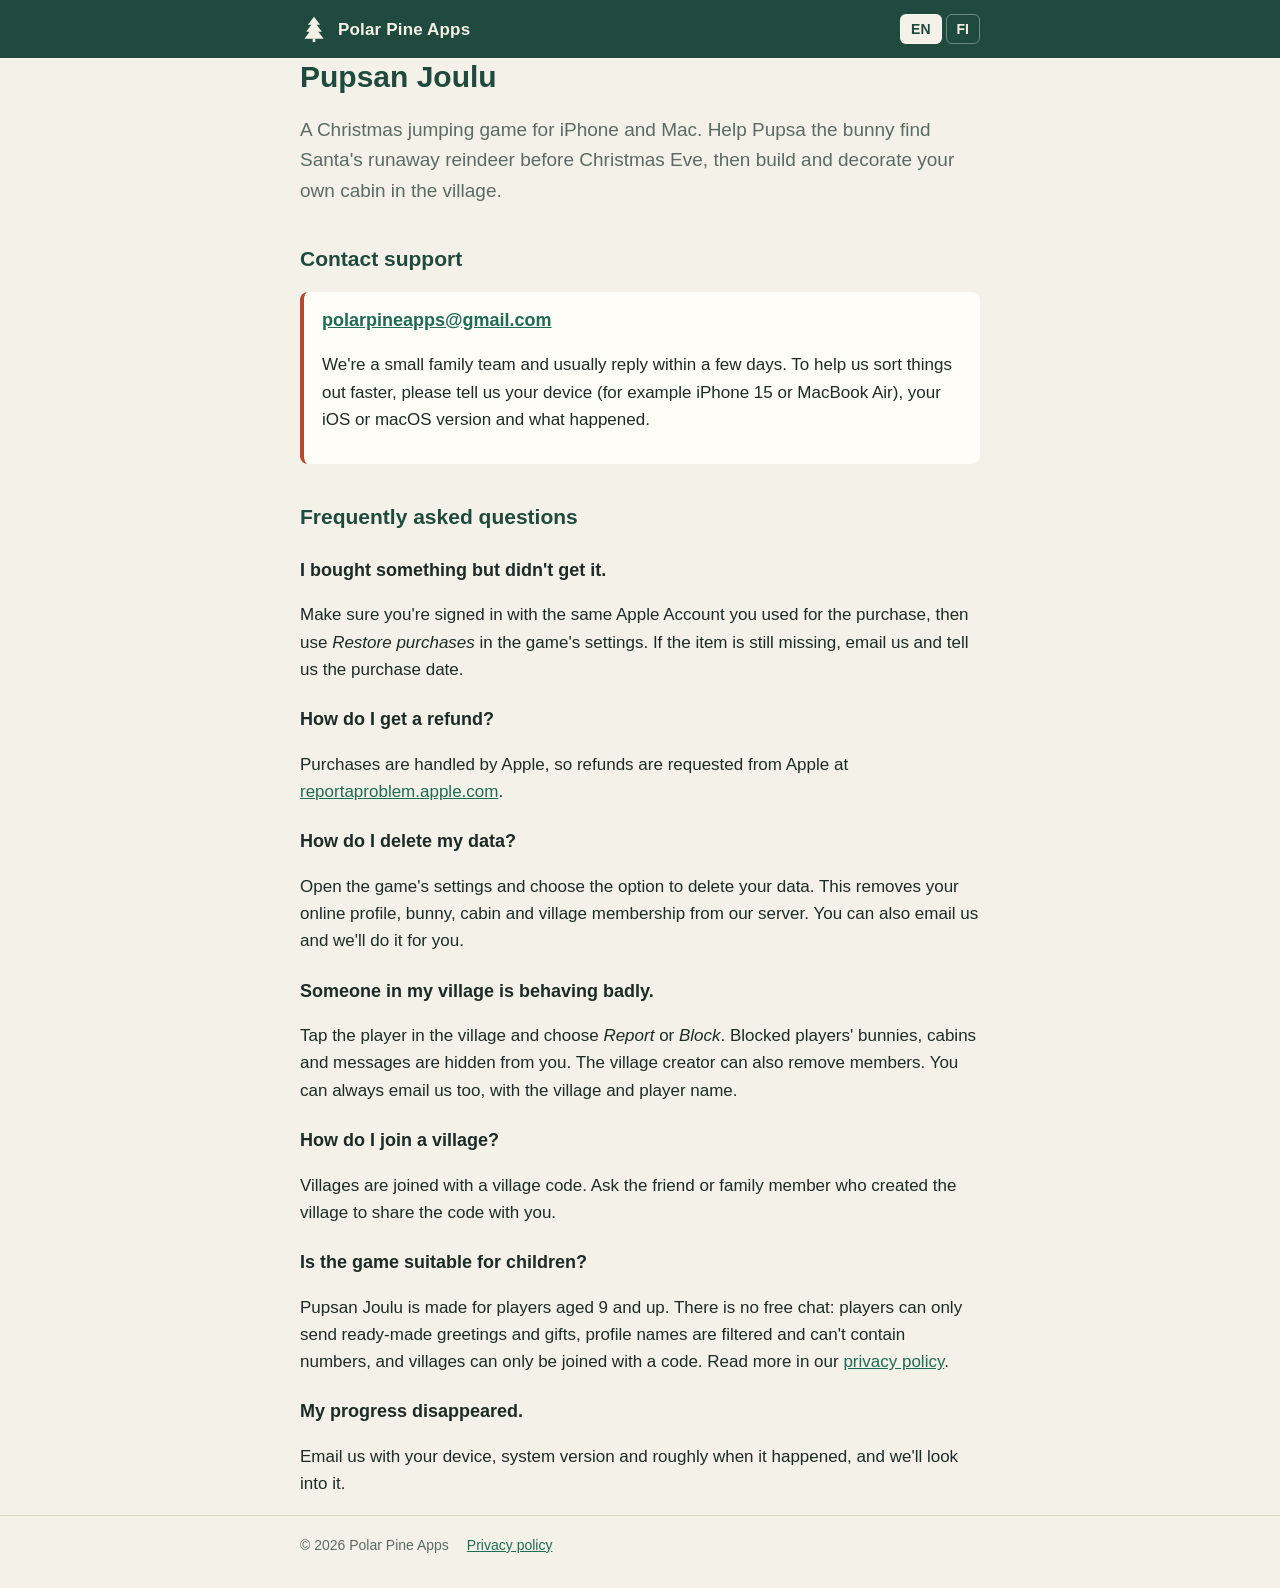
==== pupsan-joulu/index.html @ 0e573069 "Add files via upload" ====
<!doctype html>
<html lang="en" data-lang="en">
<head>
<meta charset="utf-8">
<meta name="viewport" content="width=device-width, initial-scale=1">
<title>Pupsan Joulu Support</title>
<meta name="description" content="Support for Pupsan Joulu, a Christmas jumping game for iPhone and Mac.">
<link rel="stylesheet" href="../style.css">
<script>
(function () {
  var d = document.documentElement;
  var p = new URLSearchParams(location.search).get('lang');
  var l = (p === 'fi' || p === 'en') ? p : ((navigator.language || '').toLowerCase().indexOf('fi') === 0 ? 'fi' : 'en');
  function set(v) { d.setAttribute('data-lang', v); d.lang = v; }
  set(l);
  document.addEventListener('click', function (e) {
    var b = e.target.closest('[data-set-lang]');
    if (b) { set(b.getAttribute('data-set-lang')); return; }
    var a = e.target.closest('a[data-keep-lang]');
    if (a) { e.preventDefault(); location.href = a.getAttribute('href') + '?lang=' + d.getAttribute('data-lang'); }
  });
})();
</script>
</head>
<body>
<header class="site">
  <div class="wrap bar">
    <a class="brand" href="../" data-keep-lang>
      <svg viewBox="0 0 32 32" aria-hidden="true"><path fill="currentColor" d="M16 2l7 9h-4l6 8h-4l6 8H5l6-8H7l6-8H9z"/><rect x="14.5" y="27" width="3" height="4" fill="currentColor"/></svg>
      Polar Pine Apps
    </a>
    <div class="langs"><button data-set-lang="en">EN</button><button data-set-lang="fi">FI</button></div>
  </div>
</header>

<main class="wrap">
  <h1>Pupsan Joulu</h1>

  <!-- ENGLISH -->
  <div class="en">
    <p class="lead">A Christmas jumping game for iPhone and Mac. Help Pupsa the bunny find Santa's runaway reindeer before Christmas Eve, then build and decorate your own cabin in the village.</p>

    <h2>Contact support</h2>
    <div class="contact">
      <strong><a href="mailto:polarpineapps@gmail.com?subject=Pupsan%20Joulu%20support">polarpineapps@gmail.com</a></strong>
      <p>We're a small family team and usually reply within a few days. To help us sort things out faster, please tell us your device (for example iPhone 15 or MacBook Air), your iOS or macOS version and what happened.</p>
    </div>

    <h2>Frequently asked questions</h2>

    <h3>I bought something but didn't get it.</h3>
    <p>Make sure you're signed in with the same Apple Account you used for the purchase, then use <em>Restore purchases</em> in the game's settings. If the item is still missing, email us and tell us the purchase date.</p>

    <h3>How do I get a refund?</h3>
    <p>Purchases are handled by Apple, so refunds are requested from Apple at <a href="https://reportaproblem.apple.com">reportaproblem.apple.com</a>.</p>

    <h3>How do I delete my data?</h3>
    <p>Open the game's settings and choose the option to delete your data. This removes your online profile, bunny, cabin and village membership from our server. You can also email us and we'll do it for you.</p>

    <h3>Someone in my village is behaving badly.</h3>
    <p>Tap the player in the village and choose <em>Report</em> or <em>Block</em>. Blocked players' bunnies, cabins and messages are hidden from you. The village creator can also remove members. You can always email us too, with the village and player name.</p>

    <h3>How do I join a village?</h3>
    <p>Villages are joined with a village code. Ask the friend or family member who created the village to share the code with you.</p>

    <h3>Is the game suitable for children?</h3>
    <p>Pupsan Joulu is made for players aged 9 and up. There is no free chat: players can only send ready-made greetings and gifts, profile names are filtered and can't contain numbers, and villages can only be joined with a code. Read more in our <a href="privacy.html" data-keep-lang>privacy policy</a>.</p>

    <h3>My progress disappeared.</h3>
    <p>Email us with your device, system version and roughly when it happened, and we'll look into it.</p>
  </div>

  <!-- SUOMI -->
  <div class="fi">
    <p class="lead">Joulun hyppelypeli iPhonelle ja Macille. Auta Pupsa-pupua löytämään joulupukin karanneet porot ennen jouluaattoa ja rakenna oma mökki joulukylään.</p>

    <h2>Ota yhteyttä</h2>
    <div class="contact">
      <strong><a href="mailto:polarpineapps@gmail.com?subject=Pupsan%20Joulu%20tuki">polarpineapps@gmail.com</a></strong>
      <p>Olemme pieni perhetiimi ja vastaamme yleensä muutaman päivän sisällä. Kerro viestissä laitteesi (esim. iPhone 15 tai MacBook Air), iOS- tai macOS-versio ja mitä tapahtui, niin pääsemme asiaan nopeammin kiinni.</p>
    </div>

    <h2>Usein kysyttyä</h2>

    <h3>Ostin jotain, mutta en saanut sitä.</h3>
    <p>Varmista, että olet kirjautunut samalla Apple-tilillä, jolla teit oston, ja valitse pelin asetuksista <em>Palauta ostot</em>. Jos tuote puuttuu edelleen, lähetä meille sähköpostia ja kerro oston päivämäärä.</p>

    <h3>Miten saan rahat takaisin?</h3>
    <p>Ostot käsittelee Apple, joten hyvitystä pyydetään Applelta osoitteessa <a href="https://reportaproblem.apple.com">reportaproblem.apple.com</a>.</p>

    <h3>Miten poistan tietoni?</h3>
    <p>Avaa pelin asetukset ja valitse tietojen poisto. Se poistaa palvelimeltamme verkkoprofiilisi, pupusi, mökkisi ja kyläjäsenyytesi. Voit myös lähettää meille sähköpostia, niin poistamme tiedot puolestasi.</p>

    <h3>Joku kylässä käyttäytyy asiattomasti.</h3>
    <p>Napauta pelaajaa kylässä ja valitse <em>Ilmianna</em> tai <em>Estä</em>. Estetyn pelaajan pupu, mökki ja viestit piilotetaan sinulta. Kylän perustaja voi myös poistaa jäseniä. Voit aina myös lähettää meille sähköpostia ja kertoa kylän ja pelaajan nimen.</p>

    <h3>Miten liityn kylään?</h3>
    <p>Kyliin liitytään kyläkoodilla. Pyydä kylän perustanutta kaveria tai perheenjäsentä jakamaan koodi sinulle.</p>

    <h3>Sopiiko peli lapsille?</h3>
    <p>Pupsan Joulu on tehty 9-vuotiaille ja sitä vanhemmille. Pelissä ei ole vapaata chattia: pelaajat voivat lähettää vain valmiita tervehdyksiä ja lahjoja, profiilinimet suodatetaan eikä niissä voi olla numeroita, ja kyliin pääsee vain koodilla. Lue lisää <a href="privacy.html" data-keep-lang>tietosuojaselosteesta</a>.</p>

    <h3>Edistymiseni katosi.</h3>
    <p>Lähetä meille sähköpostia ja kerro laitteesi, järjestelmäversio ja suunnilleen milloin tämä tapahtui, niin selvitämme asian.</p>
  </div>
</main>

<footer>
  <div class="wrap">
    <span>© 2026 Polar Pine Apps</span>
    <a href="privacy.html" data-keep-lang><span class="en">Privacy policy</span><span class="fi">Tietosuojaseloste</span></a>
  </div>
</footer>
</body>
</html>
---- style.css ----
:root {
  --bg: #f4f1e8;
  --card: #fffdf7;
  --ink: #1d2b26;
  --muted: #5b6b64;
  --pine: #1f4a3d;
  --link: #1f6b54;
  --accent: #b5482f;
  --line: #ddd6c4;
  --header: #1f4a3d;
  --header-ink: #f4f1e8;
}
@media (prefers-color-scheme: dark) {
  :root {
    --bg: #121a17;
    --card: #1a2420;
    --ink: #e8ece8;
    --muted: #a3b2ab;
    --pine: #8fc7b0;
    --link: #8fc7b0;
    --accent: #e58b72;
    --line: #2c3a34;
    --header: #16302a;
    --header-ink: #e8ece8;
  }
}

* { box-sizing: border-box; }
html[data-lang="fi"] .en { display: none; }
html:not([data-lang="fi"]) .fi { display: none; }

body {
  margin: 0;
  background: var(--bg);
  color: var(--ink);
  font: 17px/1.6 -apple-system, BlinkMacSystemFont, "Segoe UI", Roboto, Helvetica, Arial, sans-serif;
}
a { color: var(--link); }
.wrap { max-width: 720px; margin: 0 auto; padding: 0 20px; }

header.site { background: var(--header); color: var(--header-ink); }
header.site .bar { display: flex; align-items: center; justify-content: space-between; gap: 12px; padding-top: 14px; padding-bottom: 14px; }
.brand { display: flex; align-items: center; gap: 10px; color: inherit; text-decoration: none; font-weight: 700; letter-spacing: .01em; }
.brand svg { width: 28px; height: 28px; flex: none; }
.langs { display: flex; gap: 4px; }
.langs button {
  font: inherit; font-size: 14px; font-weight: 600;
  background: transparent; color: var(--header-ink);
  border: 1px solid rgba(255,255,255,.35); border-radius: 6px;
  padding: 3px 10px; cursor: pointer;
}
html[data-lang="fi"] .langs [data-set-lang="fi"],
html:not([data-lang="fi"]) .langs [data-set-lang="en"] { background: var(--header-ink); color: var(--header); }

main { padding-top: 32px; padding-bottom: 48px; }
h1 { font-size: 30px; line-height: 1.25; margin: 0 0 12px; color: var(--pine); }
h2 { font-size: 21px; margin: 36px 0 10px; color: var(--pine); }
h3 { font-size: 18px; margin: 22px 0 6px; }
.lead { font-size: 19px; color: var(--muted); }
.meta { color: var(--muted); font-size: 15px; }

.card {
  display: block; background: var(--card); border: 1px solid var(--line);
  border-radius: 12px; padding: 18px 20px; margin: 12px 0;
  color: inherit; text-decoration: none;
}
a.card:hover { border-color: var(--pine); }
.card h3 { margin-top: 0; color: var(--pine); }
.card p { margin: 6px 0 0; }
.tags { margin-top: 10px; font-size: 15px; color: var(--link); font-weight: 600; }

.contact { background: var(--card); border-left: 4px solid var(--accent); border-radius: 8px; padding: 14px 18px; margin: 16px 0; }
.contact strong { font-size: 18px; }

ul { padding-left: 22px; }
li { margin: 4px 0; }

footer { border-top: 1px solid var(--line); color: var(--muted); font-size: 14px; padding: 18px 0 32px; }
footer .wrap { display: flex; flex-wrap: wrap; gap: 6px 18px; }

@media (max-width: 480px) {
  h1 { font-size: 25px; }
  body { font-size: 16px; }
}
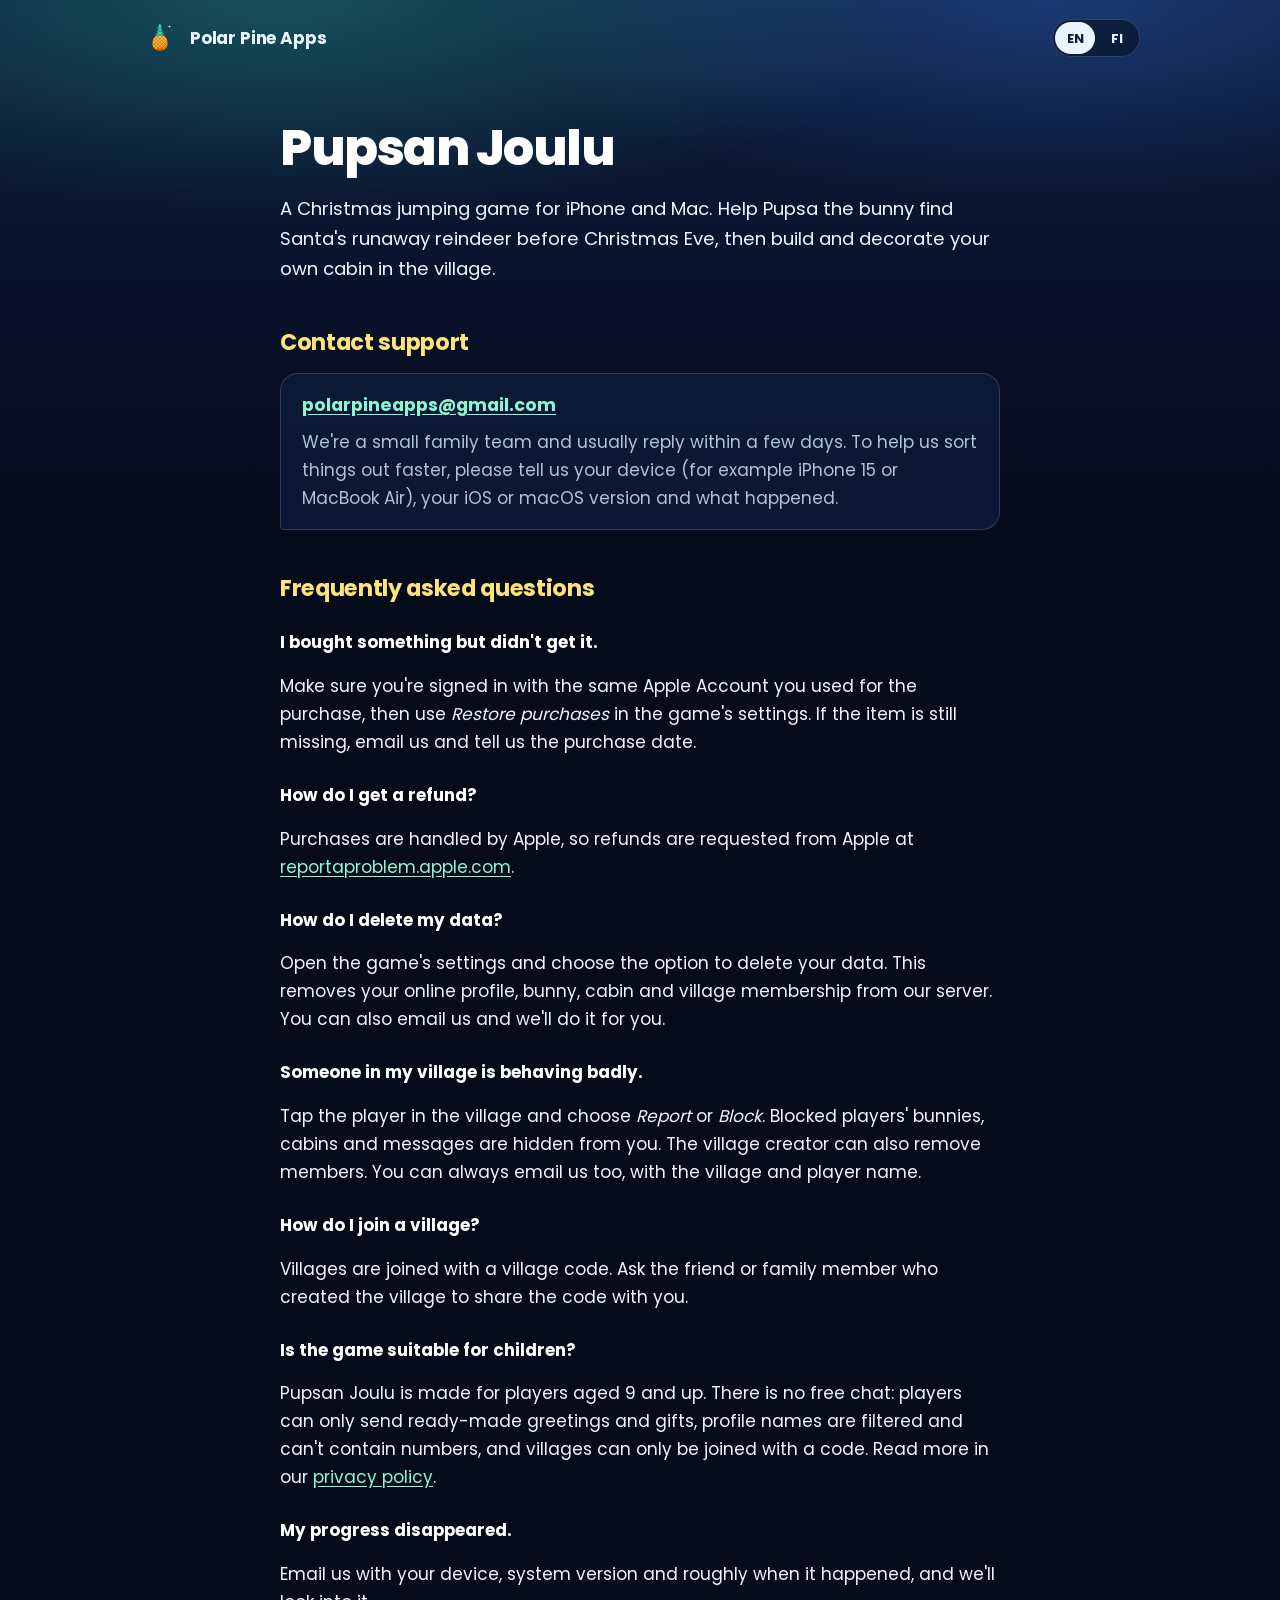
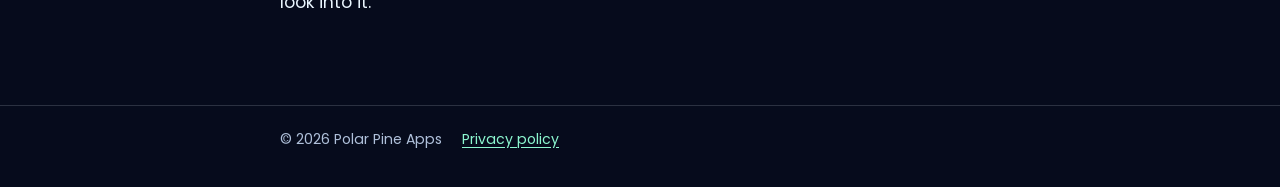
==== commit eb8f5b5d: "Add files via upload" ====
--- a/pupsan-joulu/index.html
+++ b/pupsan-joulu/index.html
@@ -5,6 +5,9 @@
 <meta name="viewport" content="width=device-width, initial-scale=1">
 <title>Pupsan Joulu Support</title>
 <meta name="description" content="Support for Pupsan Joulu, a Christmas jumping game for iPhone and Mac.">
+<link rel="icon" href="../assets/polarpineapps-merkki.svg" type="image/svg+xml">
+<link rel="icon" href="../assets/favicon-64.png" sizes="64x64" type="image/png">
+<link rel="apple-touch-icon" href="../assets/apple-touch-icon.png">
 <link rel="stylesheet" href="../style.css">
 <script>
 (function () {
@@ -26,7 +29,7 @@
 <header class="site">
   <div class="wrap bar">
     <a class="brand" href="../" data-keep-lang>
-      <svg viewBox="0 0 32 32" aria-hidden="true"><path fill="currentColor" d="M16 2l7 9h-4l6 8h-4l6 8H5l6-8H7l6-8H9z"/><rect x="14.5" y="27" width="3" height="4" fill="currentColor"/></svg>
+      <img src="../assets/polarpineapps-merkki.svg" alt="" width="40" height="40">
       Polar Pine Apps
     </a>
     <div class="langs"><button data-set-lang="en">EN</button><button data-set-lang="fi">FI</button></div>
--- a/style.css
+++ b/style.css
@@ -1,84 +1,85 @@
+/* Polar Pine Apps: yhteinen pohja kaikille sivuille */
+@font-face { font-family: "Poppins"; font-weight: 400; font-display: swap; src: url("assets/fonts/poppins-latin-400-normal.woff2") format("woff2"); }
+@font-face { font-family: "Poppins"; font-weight: 500; font-display: swap; src: url("assets/fonts/poppins-latin-500-normal.woff2") format("woff2"); }
+@font-face { font-family: "Poppins"; font-weight: 700; font-display: swap; src: url("assets/fonts/poppins-latin-700-normal.woff2") format("woff2"); }
+@font-face { font-family: "Poppins"; font-weight: 800; font-display: swap; src: url("assets/fonts/poppins-latin-800-normal.woff2") format("woff2"); }
+@font-face { font-family: "Grandstander"; font-weight: 800; font-display: swap; src: url("assets/fonts/grandstander-latin-800-normal.woff2") format("woff2"); }
+@font-face { font-family: "Grandstander"; font-weight: 900; font-display: swap; src: url("assets/fonts/grandstander-latin-900-normal.woff2") format("woff2"); }
+
 :root {
-  --bg: #f4f1e8;
-  --card: #fffdf7;
-  --ink: #1d2b26;
-  --muted: #5b6b64;
-  --pine: #1f4a3d;
-  --link: #1f6b54;
-  --accent: #b5482f;
-  --line: #ddd6c4;
-  --header: #1f4a3d;
-  --header-ink: #f4f1e8;
-}
-@media (prefers-color-scheme: dark) {
-  :root {
-    --bg: #121a17;
-    --card: #1a2420;
-    --ink: #e8ece8;
-    --muted: #a3b2ab;
-    --pine: #8fc7b0;
-    --link: #8fc7b0;
-    --accent: #e58b72;
-    --line: #2c3a34;
-    --header: #16302a;
-    --header-ink: #e8ece8;
-  }
+  color-scheme: dark;
+  /* logon napayö, kulta ja revontuli */
+  --yo: #0D1B3D;
+  --syvayo: #060B1C;
+  --metsa: #071026;
+  --kulta: #FFB52E;
+  --kulta-vaalea: #FFE27A;
+  --kulta-tumma: #C97A0A;
+  --revontuli: #2CC9A4;
+  --revontuli-vaalea: #8CF7D0;
+  --jaa: #EAF6FF;
+  --jaa-himmea: #AFC0DA;
+  /* pelin paletti */
+  --lumi: #F4EFE6;
+  --muste: #2A1E2C;
+  --karpalo: #C8323C;
+  --viiva: rgba(234, 246, 255, .16);
 }
 
 * { box-sizing: border-box; }
-html[data-lang="fi"] .en { display: none; }
-html:not([data-lang="fi"]) .fi { display: none; }
+html { -webkit-text-size-adjust: 100%; scroll-behavior: smooth; scroll-padding-top: 88px; }
+html[data-lang="fi"] .en { display: none !important; }
+html:not([data-lang="fi"]) .fi { display: none !important; }
 
 body {
   margin: 0;
-  background: var(--bg);
-  color: var(--ink);
-  font: 17px/1.6 -apple-system, BlinkMacSystemFont, "Segoe UI", Roboto, Helvetica, Arial, sans-serif;
+  background: var(--syvayo);
+  color: var(--jaa);
+  font: 400 17px/1.65 "Poppins", system-ui, -apple-system, "Segoe UI", sans-serif;
+  overflow-wrap: break-word;
 }
-a { color: var(--link); }
-.wrap { max-width: 720px; margin: 0 auto; padding: 0 20px; }
+img, video, svg, canvas { display: block; max-width: 100%; }
+a { color: var(--revontuli-vaalea); text-underline-offset: .18em; }
+a:hover { color: #fff; }
+:focus-visible { outline: 3px solid var(--kulta-vaalea); outline-offset: 3px; border-radius: 4px; }
 
-header.site { background: var(--header); color: var(--header-ink); }
-header.site .bar { display: flex; align-items: center; justify-content: space-between; gap: 12px; padding-top: 14px; padding-bottom: 14px; }
-.brand { display: flex; align-items: center; gap: 10px; color: inherit; text-decoration: none; font-weight: 700; letter-spacing: .01em; }
+.brand { display: inline-flex; align-items: center; gap: 10px; color: inherit; text-decoration: none; font-weight: 700; letter-spacing: -.01em; white-space: nowrap; }
+.brand img { width: 40px; height: 40px; }
 .brand svg { width: 28px; height: 28px; flex: none; }
-.langs { display: flex; gap: 4px; }
-.langs button {
-  font: inherit; font-size: 14px; font-weight: 600;
-  background: transparent; color: var(--header-ink);
-  border: 1px solid rgba(255,255,255,.35); border-radius: 6px;
-  padding: 3px 10px; cursor: pointer;
+
+.langs { display: inline-flex; padding: 3px; gap: 2px; border-radius: 999px; background: rgba(6, 11, 28, .55); box-shadow: inset 0 0 0 1px var(--viiva); }
+.langs button { font: 700 13px/1 "Poppins", sans-serif; color: var(--jaa); background: none; border: 0; border-radius: 999px; min-width: 40px; min-height: 32px; cursor: pointer; }
+html[data-lang="fi"] .langs [data-set-lang="fi"],
+html:not([data-lang="fi"]) .langs [data-set-lang="en"] { background: var(--jaa); color: var(--yo); }
+
+/* ---------- Tuki-, tietosuoja- ja sääntösivut ---------- */
+body:not(.etusivu) {
+  background:
+    radial-gradient(70% 300px at 22% 0, rgba(44, 201, 164, .30), transparent 72%),
+    radial-gradient(60% 280px at 82% 0, rgba(58, 139, 255, .28), transparent 72%),
+    linear-gradient(var(--yo), var(--syvayo) 520px) no-repeat,
+    var(--syvayo);
 }
-html[data-lang="fi"] .langs [data-set-lang="fi"],
-html:not([data-lang="fi"]) .langs [data-set-lang="en"] { background: var(--header-ink); color: var(--header); }
+.wrap { width: min(100%, 760px); margin: 0 auto; padding: 0 20px; }
+header.site .bar { display: flex; align-items: center; justify-content: space-between; gap: 12px; padding-top: 18px; padding-bottom: 18px; }
+header.site .wrap { width: min(100%, 1040px); }
 
-main { padding-top: 32px; padding-bottom: 48px; }
-h1 { font-size: 30px; line-height: 1.25; margin: 0 0 12px; color: var(--pine); }
-h2 { font-size: 21px; margin: 36px 0 10px; color: var(--pine); }
-h3 { font-size: 18px; margin: 22px 0 6px; }
-.lead { font-size: 19px; color: var(--muted); }
-.meta { color: var(--muted); font-size: 15px; }
+main.wrap { padding-top: 44px; padding-bottom: 72px; }
+body:not(.etusivu) h1 { font-size: clamp(2rem, 6vw, 3.1rem); line-height: 1.12; letter-spacing: -.03em; font-weight: 800; margin: 0 0 18px; color: #fff; }
+body:not(.etusivu) h2 { font-size: 1.4rem; line-height: 1.3; letter-spacing: -.015em; font-weight: 700; margin: 44px 0 10px; color: var(--kulta-vaalea); }
+body:not(.etusivu) h3 { font-size: 1.05rem; line-height: 1.4; font-weight: 700; margin: 28px 0 6px; color: #fff; }
+.lead { font-size: 1.14rem; color: var(--jaa); }
+.meta { color: var(--jaa-himmea); font-size: .92rem; }
+ul { padding-left: 22px; }
+li { margin: 5px 0; }
 
-.card {
-  display: block; background: var(--card); border: 1px solid var(--line);
-  border-radius: 12px; padding: 18px 20px; margin: 12px 0;
-  color: inherit; text-decoration: none;
+.contact { background: rgba(13, 27, 61, .75); box-shadow: inset 0 0 0 1px var(--viiva); border-radius: 18px 18px 18px 4px; padding: 18px 22px; margin: 16px 0; }
+.contact strong { font-size: 1.1rem; }
+.contact p { margin: 8px 0 0; color: var(--jaa-himmea); }
+
+footer { border-top: 1px solid var(--viiva); color: var(--jaa-himmea); font-size: .88rem; padding: 22px 0 36px; }
+footer .wrap { display: flex; flex-wrap: wrap; gap: 6px 20px; }
+
+@media (prefers-reduced-motion: reduce) {
+  html { scroll-behavior: auto; }
 }
-a.card:hover { border-color: var(--pine); }
-.card h3 { margin-top: 0; color: var(--pine); }
-.card p { margin: 6px 0 0; }
-.tags { margin-top: 10px; font-size: 15px; color: var(--link); font-weight: 600; }
-
-.contact { background: var(--card); border-left: 4px solid var(--accent); border-radius: 8px; padding: 14px 18px; margin: 16px 0; }
-.contact strong { font-size: 18px; }
-
-ul { padding-left: 22px; }
-li { margin: 4px 0; }
-
-footer { border-top: 1px solid var(--line); color: var(--muted); font-size: 14px; padding: 18px 0 32px; }
-footer .wrap { display: flex; flex-wrap: wrap; gap: 6px 18px; }
-
-@media (max-width: 480px) {
-  h1 { font-size: 25px; }
-  body { font-size: 16px; }
-}
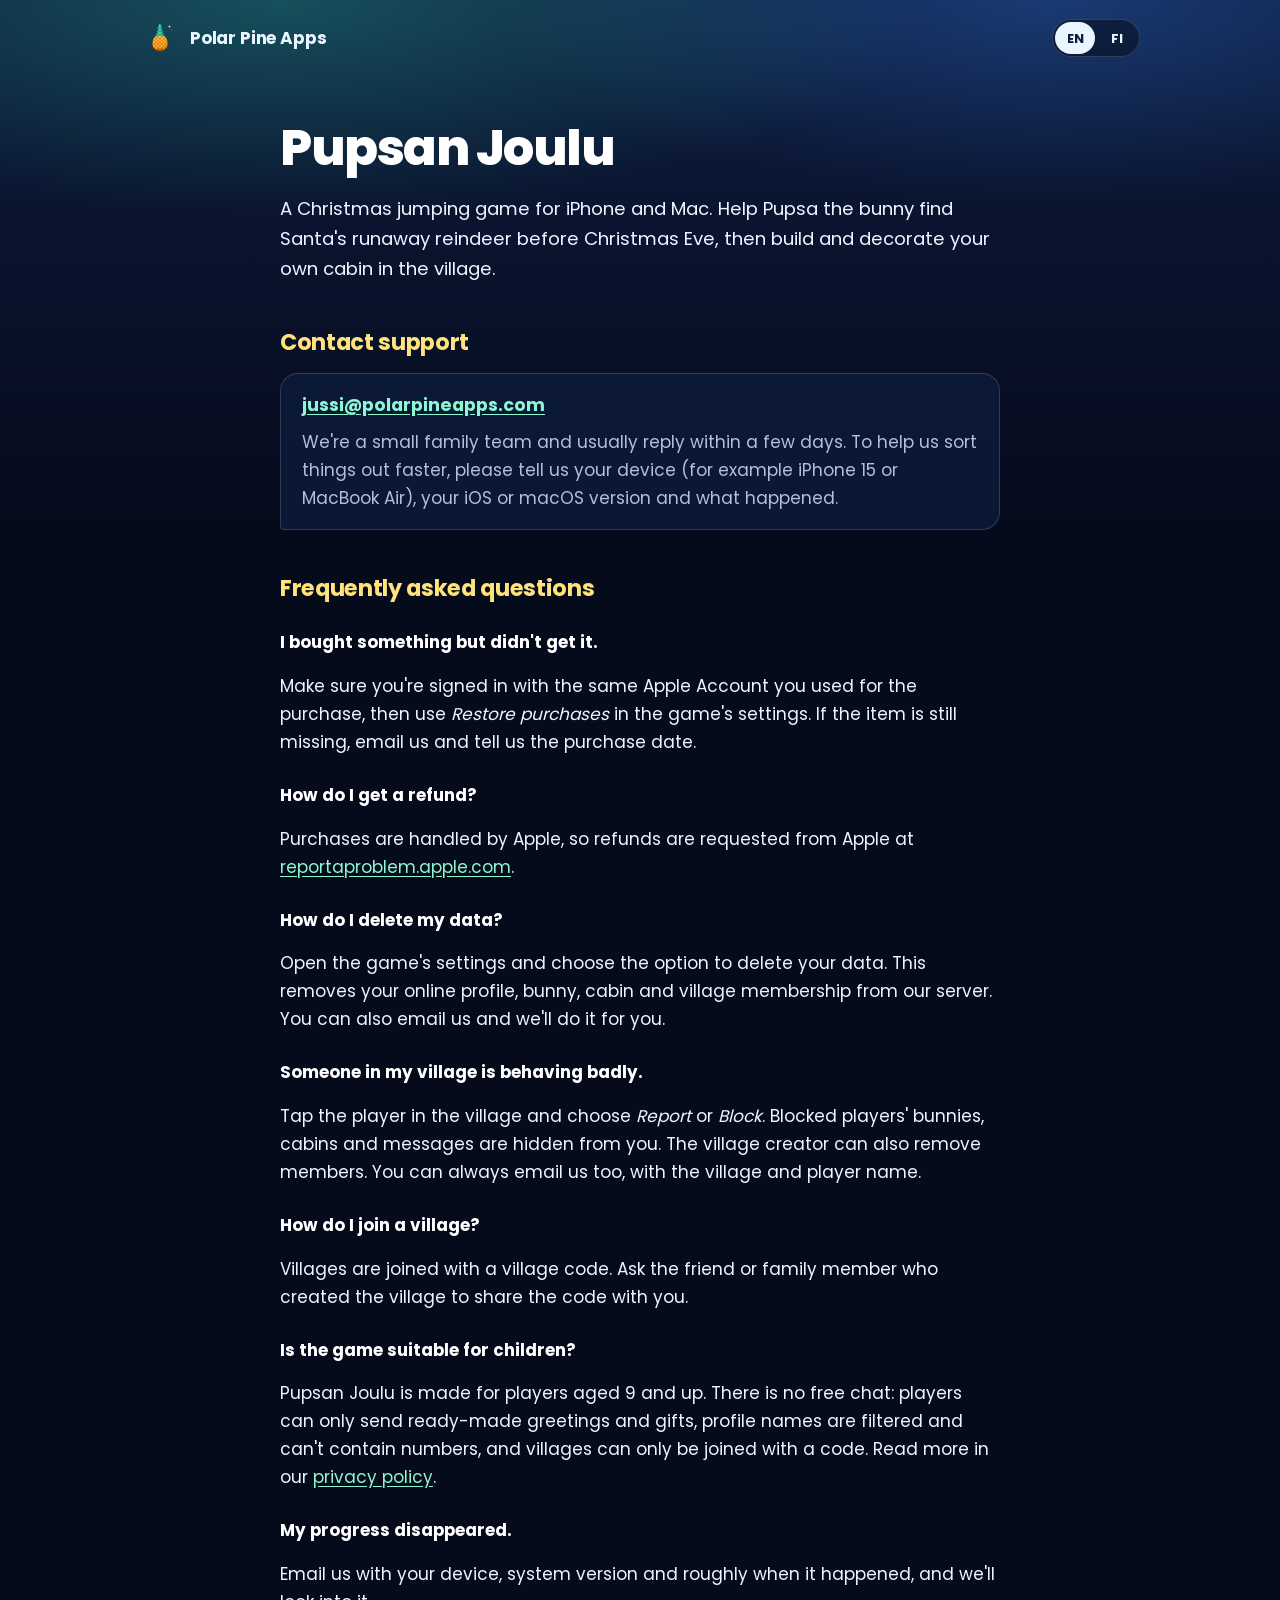
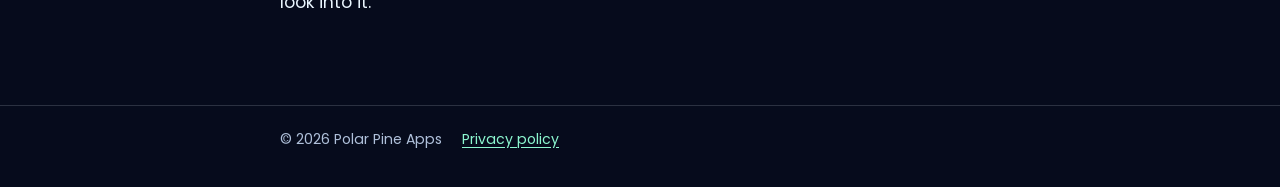
==== commit 2e1f59d8: "Tukisivu: yhteysosoite jussi@polarpineapps.com" ====
--- a/pupsan-joulu/index.html
+++ b/pupsan-joulu/index.html
@@ -45,7 +45,7 @@
 
     <h2>Contact support</h2>
     <div class="contact">
-      <strong><a href="mailto:polarpineapps@gmail.com?subject=Pupsan%20Joulu%20support">polarpineapps@gmail.com</a></strong>
+      <strong><a href="mailto:jussi@polarpineapps.com?subject=Pupsan%20Joulu%20support">jussi@polarpineapps.com</a></strong>
       <p>We're a small family team and usually reply within a few days. To help us sort things out faster, please tell us your device (for example iPhone 15 or MacBook Air), your iOS or macOS version and what happened.</p>
     </div>
 
@@ -79,7 +79,7 @@
 
     <h2>Ota yhteyttä</h2>
     <div class="contact">
-      <strong><a href="mailto:polarpineapps@gmail.com?subject=Pupsan%20Joulu%20tuki">polarpineapps@gmail.com</a></strong>
+      <strong><a href="mailto:jussi@polarpineapps.com?subject=Pupsan%20Joulu%20tuki">jussi@polarpineapps.com</a></strong>
       <p>Olemme pieni perhetiimi ja vastaamme yleensä muutaman päivän sisällä. Kerro viestissä laitteesi (esim. iPhone 15 tai MacBook Air), iOS- tai macOS-versio ja mitä tapahtui, niin pääsemme asiaan nopeammin kiinni.</p>
     </div>
 
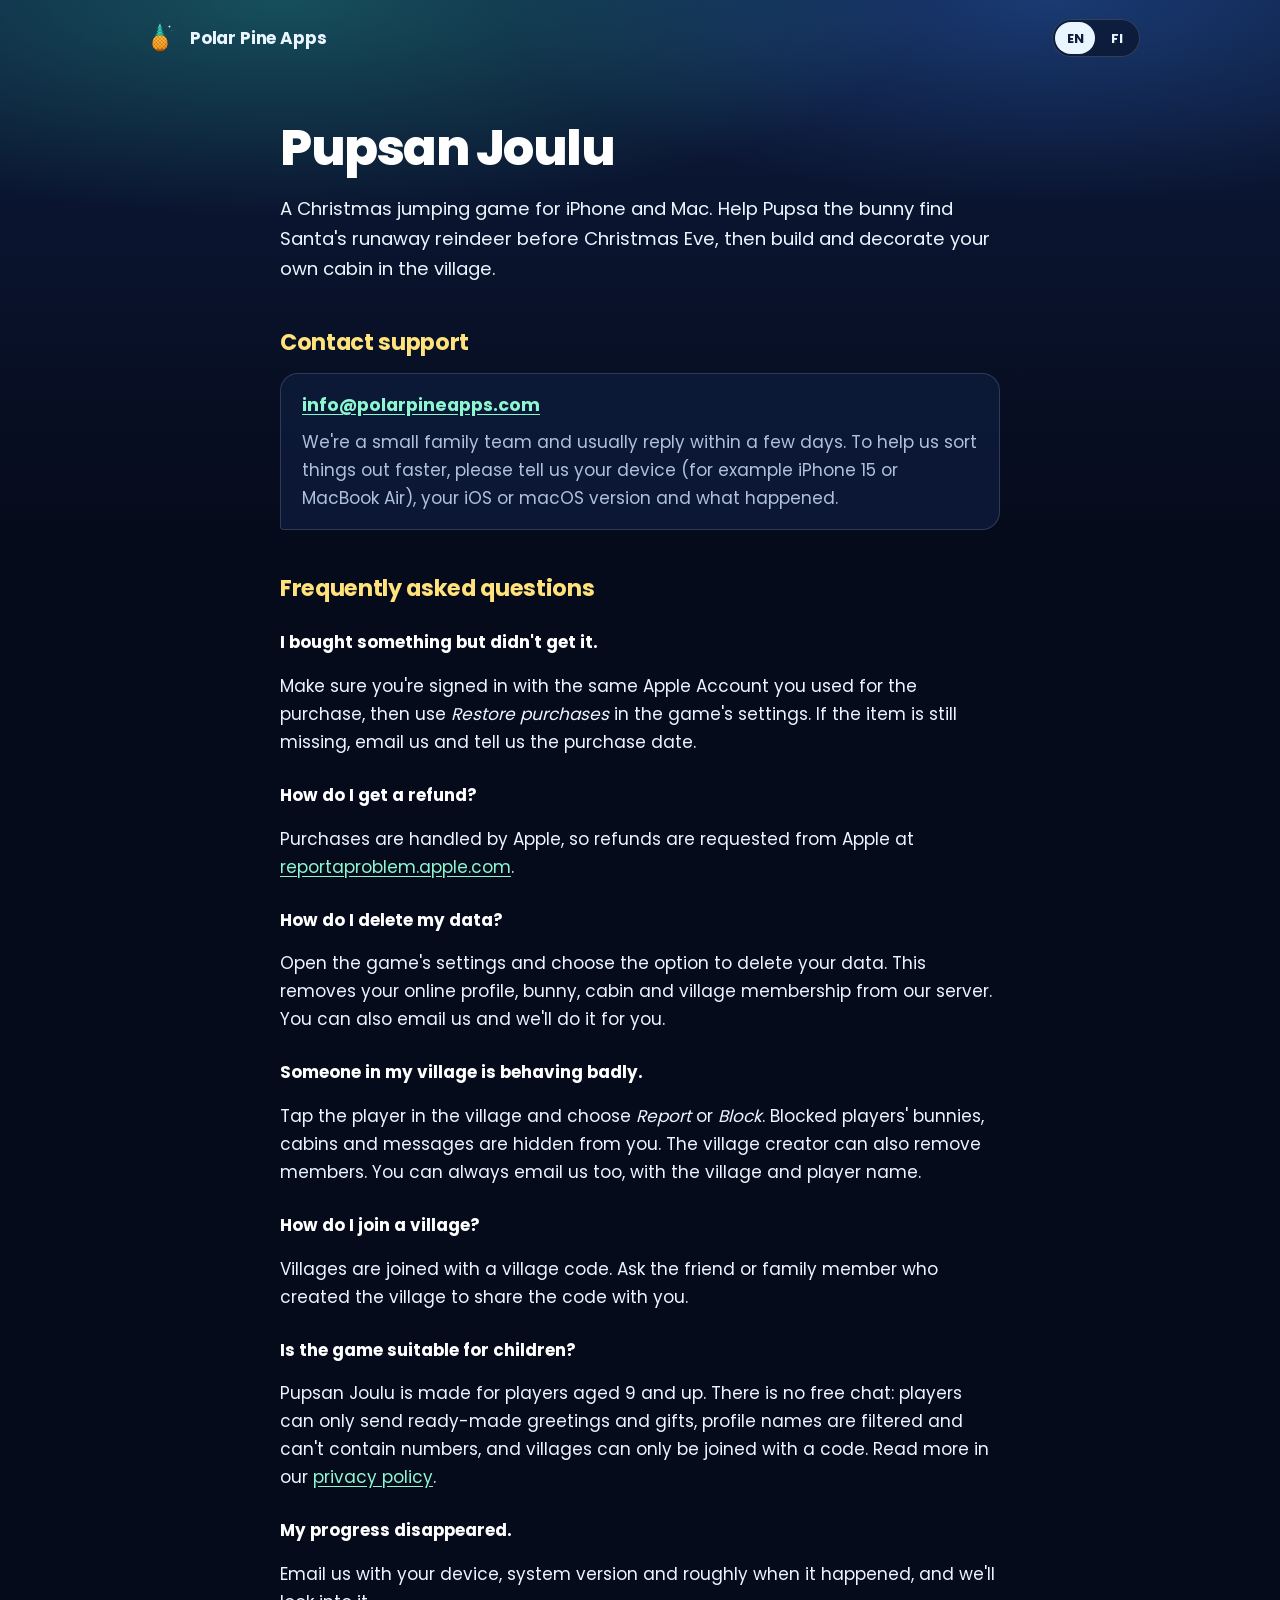
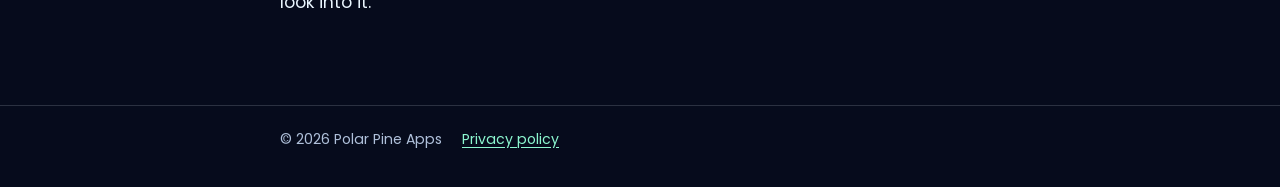
==== commit c02a2b30: "Tukisivu: yhteysosoite info@polarpineapps.com" ====
--- a/pupsan-joulu/index.html
+++ b/pupsan-joulu/index.html
@@ -45,7 +45,7 @@
 
     <h2>Contact support</h2>
     <div class="contact">
-      <strong><a href="mailto:jussi@polarpineapps.com?subject=Pupsan%20Joulu%20support">jussi@polarpineapps.com</a></strong>
+      <strong><a href="mailto:info@polarpineapps.com?subject=Pupsan%20Joulu%20support">info@polarpineapps.com</a></strong>
       <p>We're a small family team and usually reply within a few days. To help us sort things out faster, please tell us your device (for example iPhone 15 or MacBook Air), your iOS or macOS version and what happened.</p>
     </div>
 
@@ -79,7 +79,7 @@
 
     <h2>Ota yhteyttä</h2>
     <div class="contact">
-      <strong><a href="mailto:jussi@polarpineapps.com?subject=Pupsan%20Joulu%20tuki">jussi@polarpineapps.com</a></strong>
+      <strong><a href="mailto:info@polarpineapps.com?subject=Pupsan%20Joulu%20tuki">info@polarpineapps.com</a></strong>
       <p>Olemme pieni perhetiimi ja vastaamme yleensä muutaman päivän sisällä. Kerro viestissä laitteesi (esim. iPhone 15 tai MacBook Air), iOS- tai macOS-versio ja mitä tapahtui, niin pääsemme asiaan nopeammin kiinni.</p>
     </div>
 
